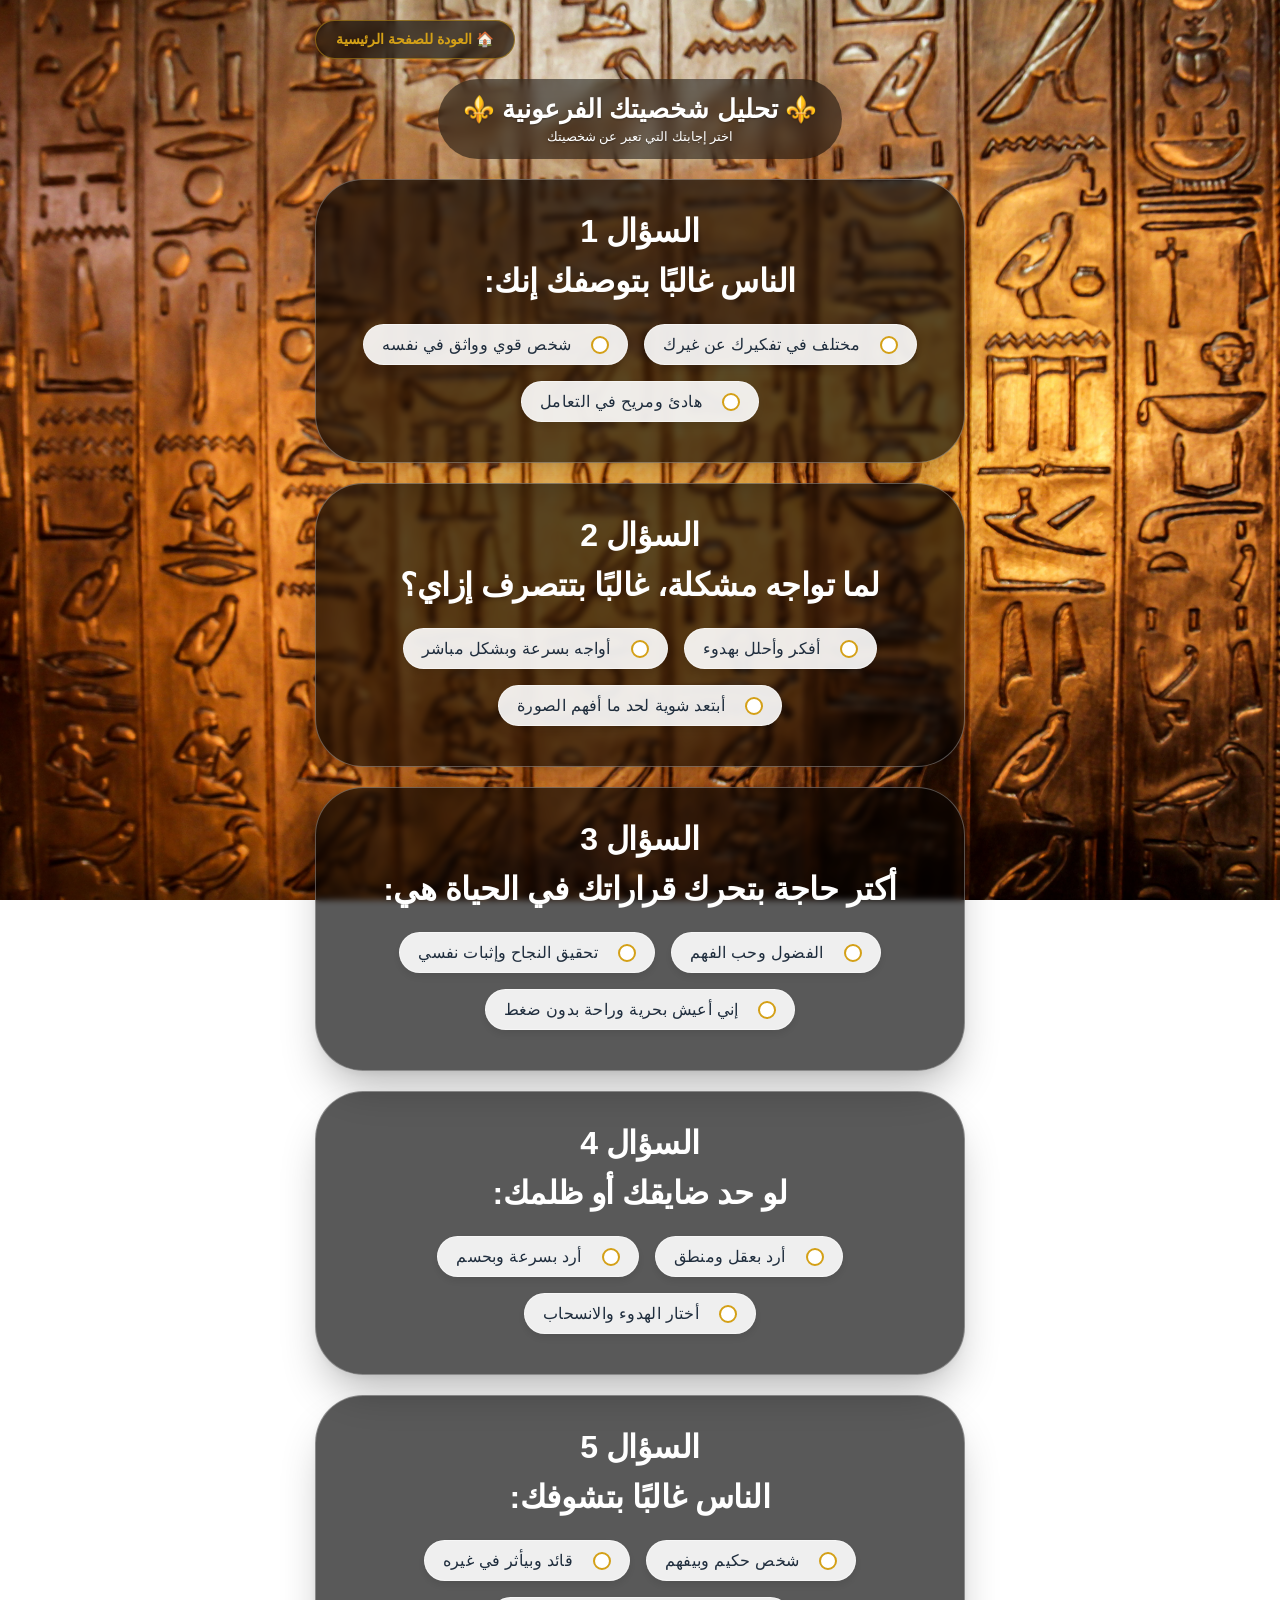
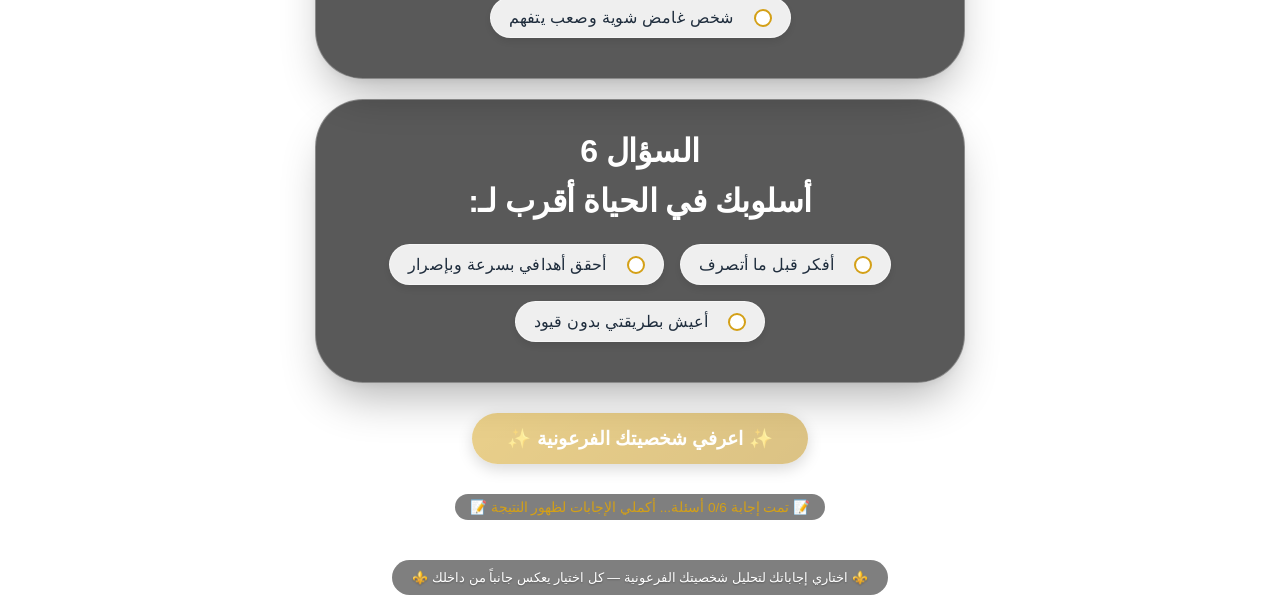
==== quiz.html @ 69eb9c25 "Add files via upload initial commit" ====
<!-- ============================================ -->
<!-- index.html - الصفحة الرئيسية للاختبار مع زر الرجوع -->
<!-- ============================================ -->
<!DOCTYPE html>
<html lang="ar" dir="rtl">

<head>
    <meta charset="UTF-8">
    <meta name="viewport" content="width=device-width, initial-scale=1.0, user-scalable=yes">
    <title>اختبار تحليل الشخصية الفرعونية</title>
    <link rel="stylesheet" href="style.css">
</head>

<body>

    <div class="container">
        <!-- زر الرجوع إلى landing page -->
        <div class="back-button-container">
            <button class="back-btn" id="backToLandingBtn">🏠 العودة للصفحة الرئيسية</button>
        </div>

        <header>
            <h1>⚜️ تحليل شخصيتك الفرعونية ⚜️</h1>
            <p>اختر إجابتك التي تعبر عن شخصيتك</p>
        </header>

        <!-- السؤال 1 -->
        <div class="card" data-q="1">
            <h1>السؤال 1</h1>
            <h1>الناس غالبًا بتوصفك إنك:</h1>
            <div class="radio-group">
                <label class="radio-option">
                    <input type="radio" name="q1" value="A">
                    <span class="radio-custom"></span>
                    <span class="radio-text">مختلف في تفكيرك عن غيرك</span>
                </label>
                <label class="radio-option">
                    <input type="radio" name="q1" value="B">
                    <span class="radio-custom"></span>
                    <span class="radio-text">شخص قوي وواثق في نفسه</span>
                </label>
                <label class="radio-option">
                    <input type="radio" name="q1" value="C">
                    <span class="radio-custom"></span>
                    <span class="radio-text">هادئ ومريح في التعامل</span>
                </label>
            </div>
        </div>

        <!-- السؤال 2 -->
        <div class="card" data-q="2">
            <h1>السؤال 2</h1>
            <h1>لما تواجه مشكلة، غالبًا بتتصرف إزاي؟</h1>
            <div class="radio-group">
                <label class="radio-option">
                    <input type="radio" name="q2" value="A">
                    <span class="radio-custom"></span>
                    <span class="radio-text">أفكر وأحلل بهدوء</span>
                </label>
                <label class="radio-option">
                    <input type="radio" name="q2" value="B">
                    <span class="radio-custom"></span>
                    <span class="radio-text">أواجه بسرعة وبشكل مباشر</span>
                </label>
                <label class="radio-option">
                    <input type="radio" name="q2" value="C">
                    <span class="radio-custom"></span>
                    <span class="radio-text">أبتعد شوية لحد ما أفهم الصورة</span>
                </label>
            </div>
        </div>

        <!-- السؤال 3 -->
        <div class="card" data-q="3">
            <h1>السؤال 3</h1>
            <h1>أكتر حاجة بتحرك قراراتك في الحياة هي:</h1>
            <div class="radio-group">
                <label class="radio-option">
                    <input type="radio" name="q3" value="A">
                    <span class="radio-custom"></span>
                    <span class="radio-text">الفضول وحب الفهم</span>
                </label>
                <label class="radio-option">
                    <input type="radio" name="q3" value="B">
                    <span class="radio-custom"></span>
                    <span class="radio-text">تحقيق النجاح وإثبات نفسي</span>
                </label>
                <label class="radio-option">
                    <input type="radio" name="q3" value="C">
                    <span class="radio-custom"></span>
                    <span class="radio-text">إني أعيش بحرية وراحة بدون ضغط</span>
                </label>
            </div>
        </div>

        <!-- السؤال 4 -->
        <div class="card" data-q="4">
            <h1>السؤال 4</h1>
            <h1>لو حد ضايقك أو ظلمك:</h1>
            <div class="radio-group">
                <label class="radio-option">
                    <input type="radio" name="q4" value="A">
                    <span class="radio-custom"></span>
                    <span class="radio-text">أرد بعقل ومنطق</span>
                </label>
                <label class="radio-option">
                    <input type="radio" name="q4" value="B">
                    <span class="radio-custom"></span>
                    <span class="radio-text">أرد بسرعة وبحسم</span>
                </label>
                <label class="radio-option">
                    <input type="radio" name="q4" value="C">
                    <span class="radio-custom"></span>
                    <span class="radio-text">أختار الهدوء والانسحاب</span>
                </label>
            </div>
        </div>

        <!-- السؤال 5 -->
        <div class="card" data-q="5">
            <h1>السؤال 5</h1>
            <h1>الناس غالبًا بتشوفك:</h1>
            <div class="radio-group">
                <label class="radio-option">
                    <input type="radio" name="q5" value="A">
                    <span class="radio-custom"></span>
                    <span class="radio-text">شخص حكيم وبيفهم</span>
                </label>
                <label class="radio-option">
                    <input type="radio" name="q5" value="B">
                    <span class="radio-custom"></span>
                    <span class="radio-text">قائد وبيأثر في غيره</span>
                </label>
                <label class="radio-option">
                    <input type="radio" name="q5" value="C">
                    <span class="radio-custom"></span>
                    <span class="radio-text">شخص غامض شوية وصعب يتفهم</span>
                </label>
            </div>
        </div>

        <!-- السؤال 6 -->
        <div class="card" data-q="6">
            <h1>السؤال 6</h1>
            <h1>أسلوبك في الحياة أقرب لـ:</h1>
            <div class="radio-group">
                <label class="radio-option">
                    <input type="radio" name="q6" value="A">
                    <span class="radio-custom"></span>
                    <span class="radio-text">أفكر قبل ما أتصرف</span>
                </label>
                <label class="radio-option">
                    <input type="radio" name="q6" value="B">
                    <span class="radio-custom"></span>
                    <span class="radio-text">أحقق أهدافي بسرعة وبإصرار</span>
                </label>
                <label class="radio-option">
                    <input type="radio" name="q6" value="C">
                    <span class="radio-custom"></span>
                    <span class="radio-text">أعيش بطريقتي بدون قيود</span>
                </label>
            </div>
        </div>

        <!-- زر عرض النتيجة -->
        <div class="result-button-container">
            <button class="show-result-btn" id="showResultBtn">✨ اعرفي شخصيتك الفرعونية ✨</button>
        </div>
        <div class="score-status" id="scoreStatus"></div>

        <footer>
            <p>⚜️ اختاري إجاباتك لتحليل شخصيتك الفرعونية — كل اختيار يعكس جانباً من داخلك ⚜️</p>
        </footer>
    </div>

    <script src="script.js"></script>
</body>

</html>
---- style.css ----
/* ------------------------------
   style.css
   أنماط وتنسيقات صفحة أزرار الراديو وتغيير الخلفية
------------------------------ */

/* إعادة ضبط واستيراد خطوط جميلة */
* {
    margin: 0;
    padding: 0;
    box-sizing: border-box;
}

body {
    font-family: 'Segoe UI', 'Tahoma', 'Geneva', 'Verdana', sans-serif;
    min-height: 100vh;
    display: flex;
    justify-content: center;
    align-items: center;
    transition: background-color 0.4s ease-in-out;
    padding: 20px;
    
    background-image: url('background.jpg');
    background-size: cover;
    background-position: center;
    background-attachment: fixed;
}

/* حاوية الكارد الرئيسي */
.container {
    max-width: 650px;
    width: 100%;
    margin: 0 auto;
    text-align: center;
}

/* البطاقة الجميلة */
.card {
    background: rgba(0, 0, 0, 0.65);
    backdrop-filter: blur(3px);
    border-radius: 48px;
    padding: 2rem 2rem;
    margin-bottom: 20px;
    box-shadow: 0 25px 45px -12px rgba(0, 0, 0, 0.3), 0 2px 8px rgba(0, 0, 0, 0.05);
    transition: transform 0.2s;
    border: 1px solid rgba(255, 255, 255, 0.3);
}

.card:hover {
    transform: scale(1.01);
}

.card h1 {
    font-size: 2rem;
    margin-bottom: 0.75rem;
    margin-top: 0;
    color: #ffffff;
    letter-spacing: -0.5px;
    font-weight: 700;
}

/* مجموعة أزرار الراديو */
.radio-group {
    display: flex;
    flex-direction: row;
    flex-wrap: wrap;
    justify-content: center;
    gap: 1rem;
    margin: 1.5rem 0 0.5rem;
}

/* تنسيق كل خيار على حدة */
.radio-option {
    display: flex;
    align-items: center;
    gap: 10px;
    background: rgba(255, 255, 255, 0.9);
    padding: 10px 18px;
    border-radius: 60px;
    cursor: pointer;
    transition: all 0.2s ease;
    box-shadow: 0 4px 10px rgba(0, 0, 0, 0.1);
    border: 1px solid rgba(255, 255, 255, 0.5);
    font-weight: 500;
}

.radio-option:hover {
    background: #ffffff;
    box-shadow: 0 8px 20px rgba(0, 0, 0, 0.15);
    transform: translateY(-2px);
    border-color: #cbd5e1;
}

/* تنسيق أزرار الراديو */
.radio-option input[type="radio"] {
    appearance: none;
    -webkit-appearance: none;
    width: 18px;
    height: 18px;
    border: 2px solid #d4a017;
    border-radius: 50%;
    margin: 0;
    cursor: pointer;
    transition: all 0.2s;
    background-color: white;
}

/* تخصيص الدائرة الداخلية عند الاختيار */
.radio-option input[type="radio"]:checked {
    border-color: #d4a017;
    background-color: #d4a017;
    box-shadow: inset 0 0 0 3px white;
}

.radio-text {
    font-size: 1rem;
    color: #1f2d3d;
    letter-spacing: 0.3px;
}

/* زر النتيجة */
.result-button-container {
    text-align: center;
    margin: 30px 0 20px;
}

.show-result-btn {
    background: linear-gradient(135deg, #d4a017, #b8860b);
    color: white;
    border: none;
    padding: 14px 35px;
    font-size: 1.2rem;
    font-weight: bold;
    border-radius: 50px;
    cursor: pointer;
    transition: all 0.3s ease;
    box-shadow: 0 5px 15px rgba(0, 0, 0, 0.3);
    font-family: inherit;
}

.show-result-btn:hover {
    transform: translateY(-3px);
    box-shadow: 0 8px 25px rgba(0, 0, 0, 0.4);
    background: linear-gradient(135deg, #e6b422, #c4940a);
}

.show-result-btn:disabled {
    opacity: 0.5;
    transform: none;
    cursor: not-allowed;
}

.score-status {
    text-align: center;
    margin-top: 10px;
    font-size: 0.85rem;
    color: #d4a017;
    background: rgba(0,0,0,0.5);
    display: inline-block;
    padding: 5px 15px;
    border-radius: 50px;
    margin-bottom: 20px;
}

/* تذييل أنيق */
footer {
    margin-top: 20px;
    margin-bottom: 0;
    font-size: 0.8rem;
    color: #ffffff;
    text-shadow: 0 1px 2px rgba(0,0,0,0.3);
    background: rgba(0, 0, 0, 0.5);
    backdrop-filter: blur(8px);
    padding: 10px 20px;
    border-radius: 60px;
    display: inline-block;
    width: auto;
}

footer p {
    margin: 0;
}

header {
    margin-top: 0;
    margin-bottom: 20px;
    font-size: 0.8rem;
    color: #ffffff;
    text-shadow: 0 1px 2px rgba(0,0,0,0.3);
    background: rgba(0, 0, 0, 0.5);
    backdrop-filter: blur(8px);
    padding: 15px 25px;
    border-radius: 60px;
    display: inline-block;
    width: auto;
}

header h1 {
    margin: 0;
    font-size: 1.6rem;
}

header p {
    margin: 5px 0 0 0;
}

/* responsive */
@media (max-width: 550px) {
    .card {
        padding: 1.5rem 1.2rem;
    }
    
    .radio-group {
        gap: 0.8rem;
        flex-direction: column;
        align-items: stretch;
    }
    
    .radio-option {
        justify-content: center;
    }
    
    .card h1 {
        font-size: 1.4rem;
    }
    
    header h1 {
        font-size: 1.3rem;
    }
}

html, body {
    margin: 30;
    padding: 30;
    overflow-x: hidden;
}
/* إضافة أنماط زر الرجوع إلى ملف style.css (أضيفي هذا الكود في نهاية الملف) */

/* زر الرجوع إلى الصفحة الرئيسية */
.back-button-container {
    text-align: left;
    margin-bottom: 20px;
}

.back-btn {
    background: rgba(0, 0, 0, 0.6);
    backdrop-filter: blur(8px);
    border: 1px solid rgba(212, 160, 23, 0.5);
    color: #d4a017;
    padding: 10px 20px;
    font-size: 0.9rem;
    font-weight: bold;
    border-radius: 50px;
    cursor: pointer;
    transition: all 0.3s ease;
    font-family: inherit;
    display: inline-flex;
    align-items: center;
    gap: 8px;
}

.back-btn:hover {
    background: rgba(212, 160, 23, 0.2);
    transform: translateX(-5px);
    border-color: #d4a017;
}

/* responsive للجوال */
@media (max-width: 550px) {
    .back-btn {
        padding: 8px 15px;
        font-size: 0.8rem;
    }
}
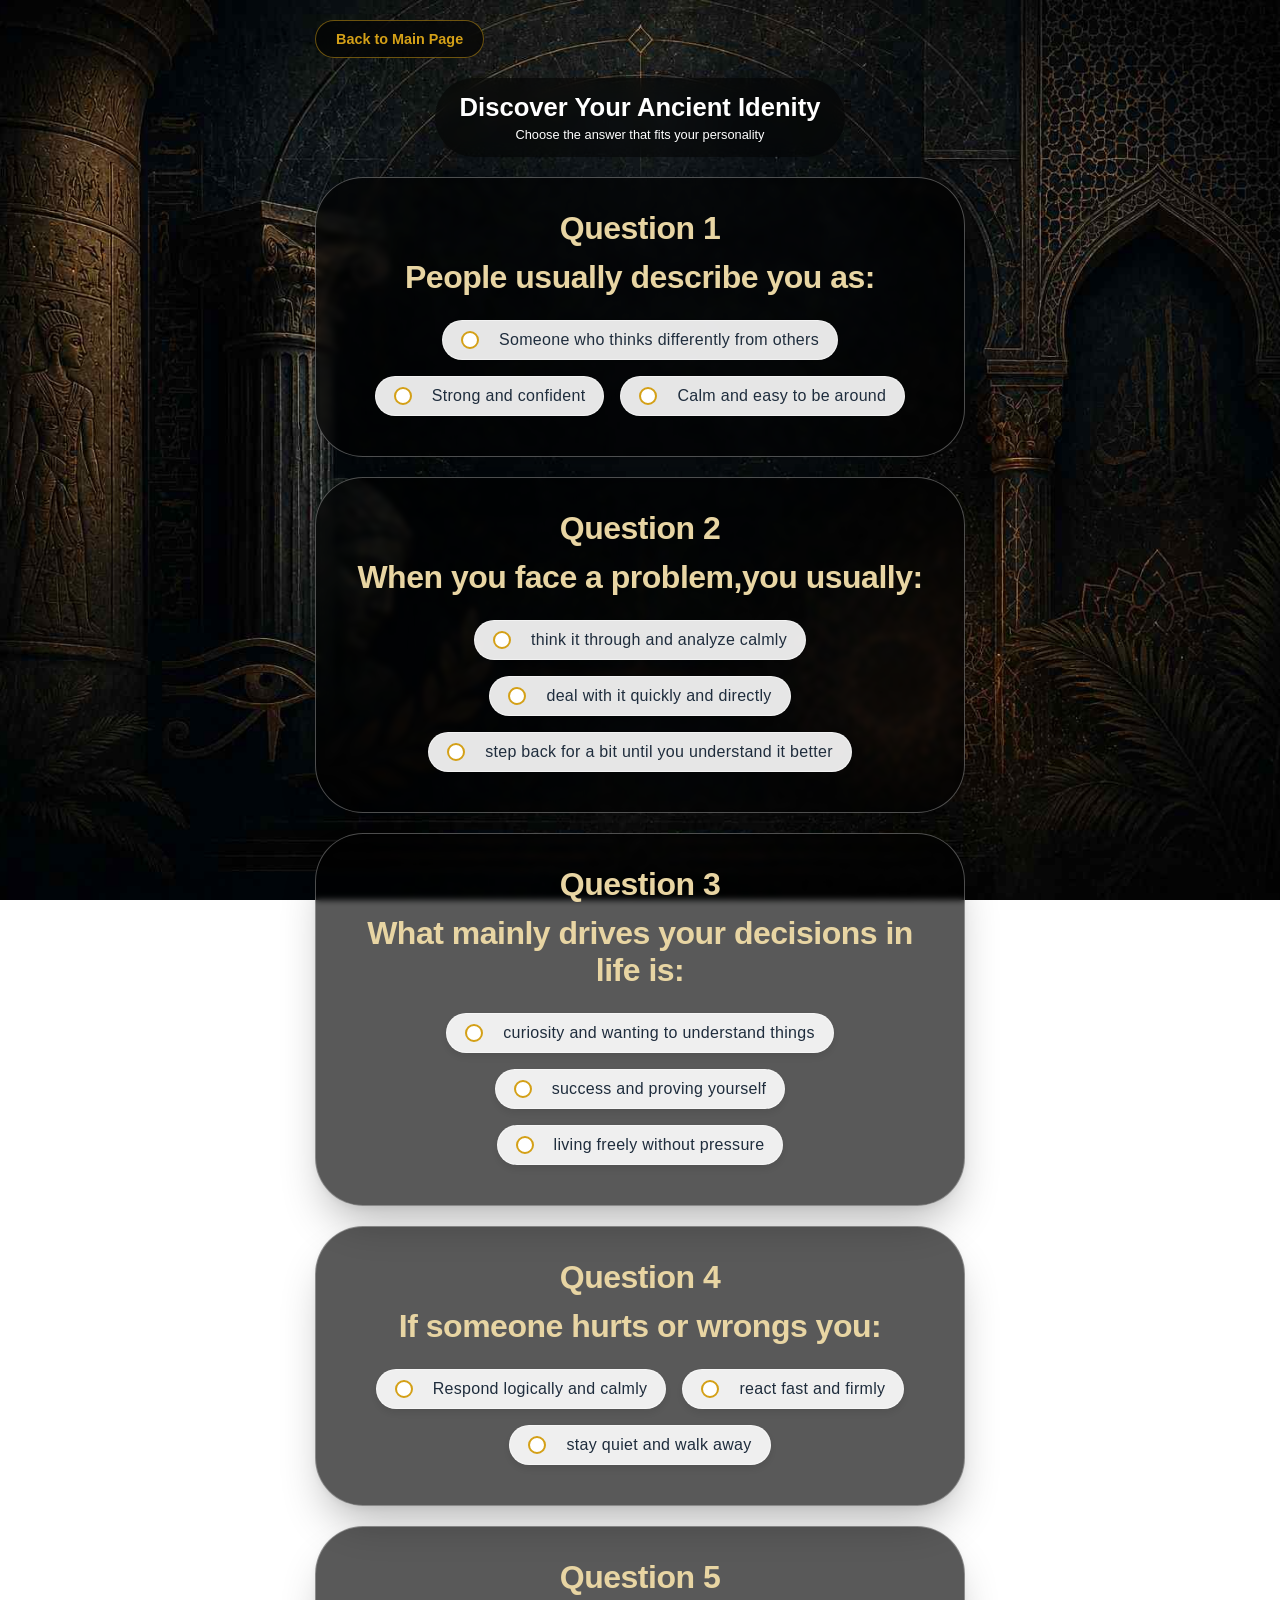
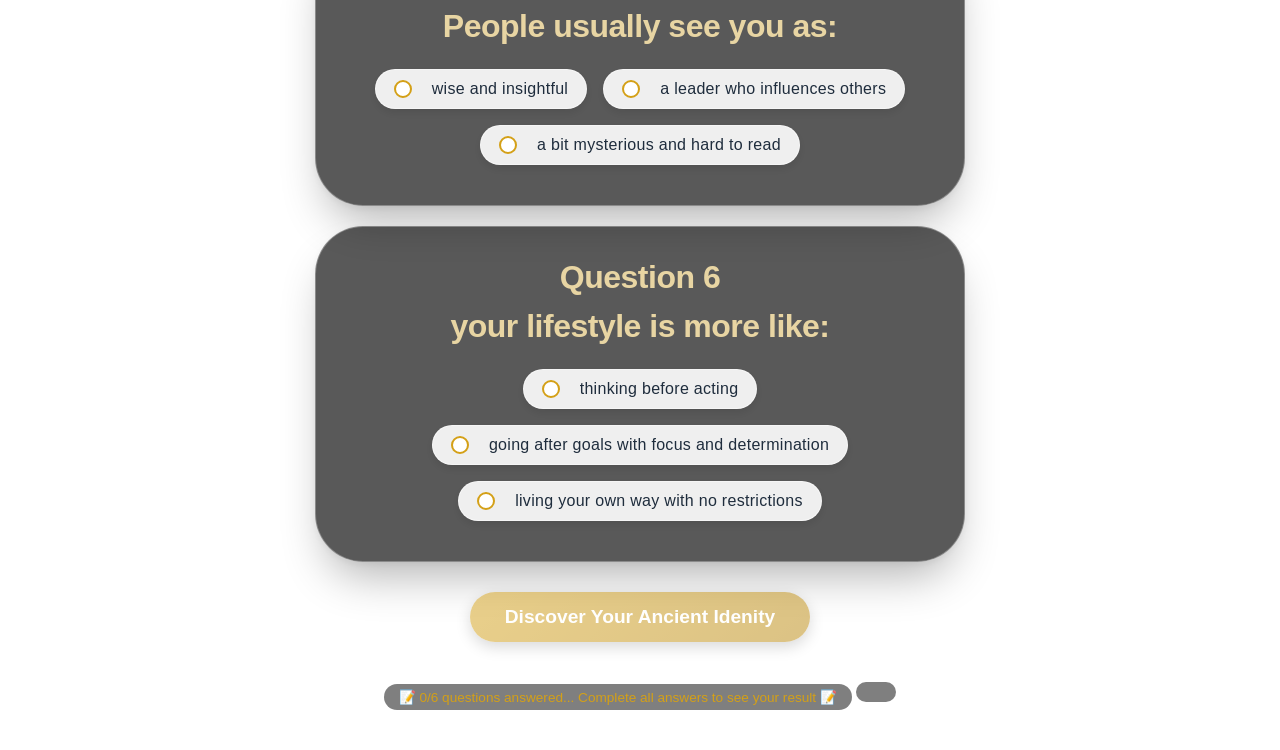
==== commit acaea8cc: "Add files via upload final product" ====
--- a/quiz.html
+++ b/quiz.html
@@ -2,12 +2,12 @@
 <!-- index.html - الصفحة الرئيسية للاختبار مع زر الرجوع -->
 <!-- ============================================ -->
 <!DOCTYPE html>
-<html lang="ar" dir="rtl">
+<html lang="en" dir="ltr">
 
 <head>
     <meta charset="UTF-8">
     <meta name="viewport" content="width=device-width, initial-scale=1.0, user-scalable=yes">
-    <title>اختبار تحليل الشخصية الفرعونية</title>
+    <title>اDiscover Your Ancient Idenity</title>
     <link rel="stylesheet" href="style.css">
 </head>
 
@@ -16,160 +16,160 @@
     <div class="container">
         <!-- زر الرجوع إلى landing page -->
         <div class="back-button-container">
-            <button class="back-btn" id="backToLandingBtn">🏠 العودة للصفحة الرئيسية</button>
+            <button class="back-btn" id="backToLandingBtn">Back to Main Page</button>
         </div>
 
         <header>
-            <h1>⚜️ تحليل شخصيتك الفرعونية ⚜️</h1>
-            <p>اختر إجابتك التي تعبر عن شخصيتك</p>
+            <h1>Discover Your Ancient Idenity</h1>
+            <p>Choose the answer that fits your personality</p>
         </header>
 
         <!-- السؤال 1 -->
         <div class="card" data-q="1">
-            <h1>السؤال 1</h1>
-            <h1>الناس غالبًا بتوصفك إنك:</h1>
+            <h1>Question 1</h1>
+            <h1>People usually describe you as:</h1>
             <div class="radio-group">
                 <label class="radio-option">
                     <input type="radio" name="q1" value="A">
                     <span class="radio-custom"></span>
-                    <span class="radio-text">مختلف في تفكيرك عن غيرك</span>
+                    <span class="radio-text">Someone who thinks differently from others</span>
                 </label>
                 <label class="radio-option">
                     <input type="radio" name="q1" value="B">
                     <span class="radio-custom"></span>
-                    <span class="radio-text">شخص قوي وواثق في نفسه</span>
+                    <span class="radio-text">Strong and confident</span>
                 </label>
                 <label class="radio-option">
                     <input type="radio" name="q1" value="C">
                     <span class="radio-custom"></span>
-                    <span class="radio-text">هادئ ومريح في التعامل</span>
+                    <span class="radio-text">Calm and easy to be around</span>
                 </label>
             </div>
         </div>
 
         <!-- السؤال 2 -->
         <div class="card" data-q="2">
-            <h1>السؤال 2</h1>
-            <h1>لما تواجه مشكلة، غالبًا بتتصرف إزاي؟</h1>
+            <h1>Question 2</h1>
+            <h1>When you face a problem,you usually:</h1>
             <div class="radio-group">
                 <label class="radio-option">
                     <input type="radio" name="q2" value="A">
                     <span class="radio-custom"></span>
-                    <span class="radio-text">أفكر وأحلل بهدوء</span>
+                    <span class="radio-text">think it through and analyze calmly</span>
                 </label>
                 <label class="radio-option">
                     <input type="radio" name="q2" value="B">
                     <span class="radio-custom"></span>
-                    <span class="radio-text">أواجه بسرعة وبشكل مباشر</span>
+                    <span class="radio-text">deal with it quickly and directly</span>
                 </label>
                 <label class="radio-option">
                     <input type="radio" name="q2" value="C">
                     <span class="radio-custom"></span>
-                    <span class="radio-text">أبتعد شوية لحد ما أفهم الصورة</span>
+                    <span class="radio-text">step back for a bit until you understand it better</span>
                 </label>
             </div>
         </div>
 
         <!-- السؤال 3 -->
         <div class="card" data-q="3">
-            <h1>السؤال 3</h1>
-            <h1>أكتر حاجة بتحرك قراراتك في الحياة هي:</h1>
+            <h1>Question 3</h1>
+            <h1>What mainly drives your decisions in life is:</h1>
             <div class="radio-group">
                 <label class="radio-option">
                     <input type="radio" name="q3" value="A">
                     <span class="radio-custom"></span>
-                    <span class="radio-text">الفضول وحب الفهم</span>
+                    <span class="radio-text">curiosity and wanting to understand things</span>
                 </label>
                 <label class="radio-option">
                     <input type="radio" name="q3" value="B">
                     <span class="radio-custom"></span>
-                    <span class="radio-text">تحقيق النجاح وإثبات نفسي</span>
+                    <span class="radio-text">success and proving yourself</span>
                 </label>
                 <label class="radio-option">
                     <input type="radio" name="q3" value="C">
                     <span class="radio-custom"></span>
-                    <span class="radio-text">إني أعيش بحرية وراحة بدون ضغط</span>
+                    <span class="radio-text">living freely without pressure</span>
                 </label>
             </div>
         </div>
 
         <!-- السؤال 4 -->
         <div class="card" data-q="4">
-            <h1>السؤال 4</h1>
-            <h1>لو حد ضايقك أو ظلمك:</h1>
+            <h1>Question 4</h1>
+            <h1>If someone hurts or wrongs you:</h1>
             <div class="radio-group">
                 <label class="radio-option">
                     <input type="radio" name="q4" value="A">
                     <span class="radio-custom"></span>
-                    <span class="radio-text">أرد بعقل ومنطق</span>
+                    <span class="radio-text">Respond logically and calmly</span>
                 </label>
                 <label class="radio-option">
                     <input type="radio" name="q4" value="B">
                     <span class="radio-custom"></span>
-                    <span class="radio-text">أرد بسرعة وبحسم</span>
+                    <span class="radio-text">react fast and firmly</span>
                 </label>
                 <label class="radio-option">
                     <input type="radio" name="q4" value="C">
                     <span class="radio-custom"></span>
-                    <span class="radio-text">أختار الهدوء والانسحاب</span>
+                    <span class="radio-text">stay quiet and walk away</span>
                 </label>
             </div>
         </div>
 
         <!-- السؤال 5 -->
         <div class="card" data-q="5">
-            <h1>السؤال 5</h1>
-            <h1>الناس غالبًا بتشوفك:</h1>
+            <h1>Question 5</h1>
+            <h1>People usually see you as:</h1>
             <div class="radio-group">
                 <label class="radio-option">
                     <input type="radio" name="q5" value="A">
                     <span class="radio-custom"></span>
-                    <span class="radio-text">شخص حكيم وبيفهم</span>
+                    <span class="radio-text">wise and insightful</span>
                 </label>
                 <label class="radio-option">
                     <input type="radio" name="q5" value="B">
                     <span class="radio-custom"></span>
-                    <span class="radio-text">قائد وبيأثر في غيره</span>
+                    <span class="radio-text">a leader who influences others</span>
                 </label>
                 <label class="radio-option">
                     <input type="radio" name="q5" value="C">
                     <span class="radio-custom"></span>
-                    <span class="radio-text">شخص غامض شوية وصعب يتفهم</span>
+                    <span class="radio-text">a bit mysterious and hard to read</span>
                 </label>
             </div>
         </div>
 
         <!-- السؤال 6 -->
         <div class="card" data-q="6">
-            <h1>السؤال 6</h1>
-            <h1>أسلوبك في الحياة أقرب لـ:</h1>
+            <h1>Question 6</h1>
+            <h1>your lifestyle is more like:</h1>
             <div class="radio-group">
                 <label class="radio-option">
                     <input type="radio" name="q6" value="A">
                     <span class="radio-custom"></span>
-                    <span class="radio-text">أفكر قبل ما أتصرف</span>
+                    <span class="radio-text">thinking before acting</span>
                 </label>
                 <label class="radio-option">
                     <input type="radio" name="q6" value="B">
                     <span class="radio-custom"></span>
-                    <span class="radio-text">أحقق أهدافي بسرعة وبإصرار</span>
+                    <span class="radio-text">going after goals with focus and determination</span>
                 </label>
                 <label class="radio-option">
                     <input type="radio" name="q6" value="C">
                     <span class="radio-custom"></span>
-                    <span class="radio-text">أعيش بطريقتي بدون قيود</span>
+                    <span class="radio-text">living your own way with no restrictions</span>
                 </label>
             </div>
         </div>
 
         <!-- زر عرض النتيجة -->
         <div class="result-button-container">
-            <button class="show-result-btn" id="showResultBtn">✨ اعرفي شخصيتك الفرعونية ✨</button>
+            <button class="show-result-btn" id="showResultBtn">Discover Your Ancient Idenity</button>
         </div>
         <div class="score-status" id="scoreStatus"></div>
 
         <footer>
-            <p>⚜️ اختاري إجاباتك لتحليل شخصيتك الفرعونية — كل اختيار يعكس جانباً من داخلك ⚜️</p>
+            <!-- <p>⚜️ اختاري إجاباتك لتحليل شخصيتك الفرعونية — كل اختيار يعكس جانباً من داخلك ⚜️</p> -->
         </footer>
     </div>
 
--- a/style.css
+++ b/style.css
@@ -53,7 +53,7 @@
     font-size: 2rem;
     margin-bottom: 0.75rem;
     margin-top: 0;
-    color: #ffffff;
+    color: #e8d5a3;
     letter-spacing: -0.5px;
     font-weight: 700;
 }
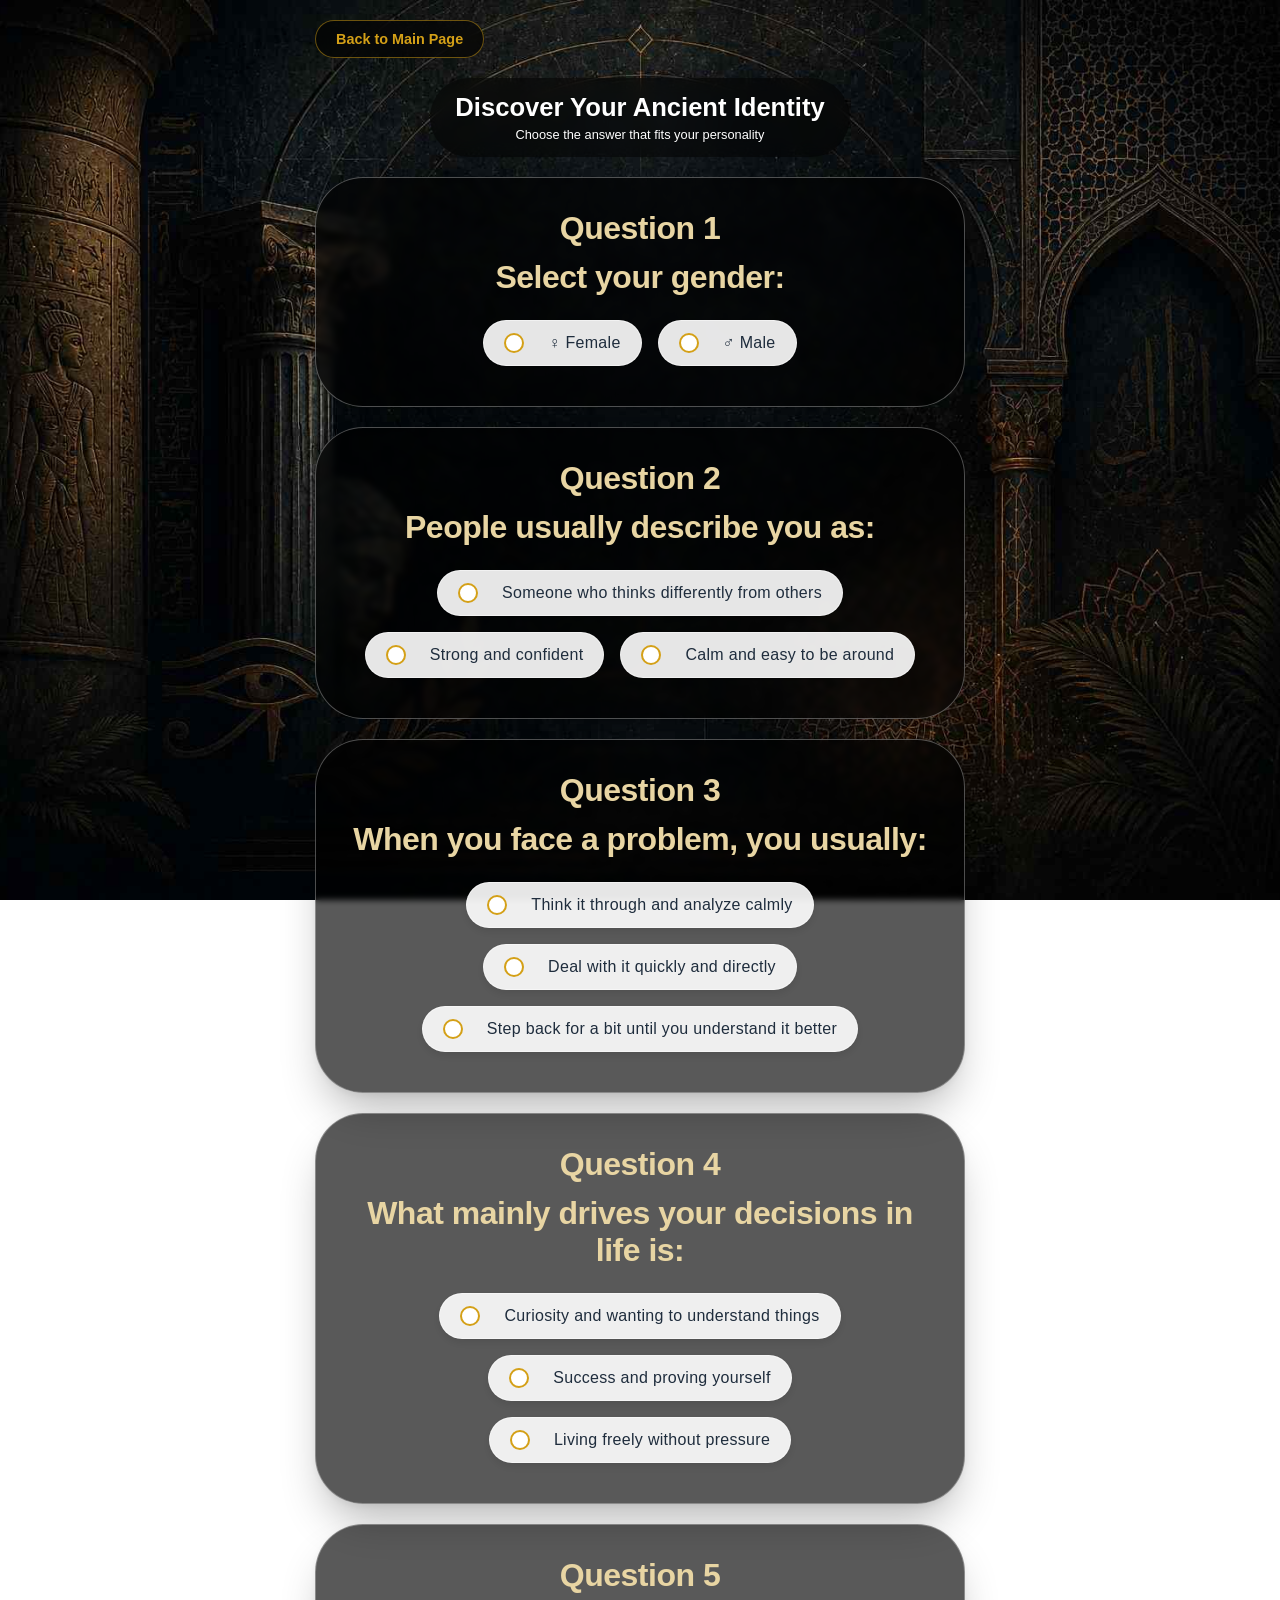
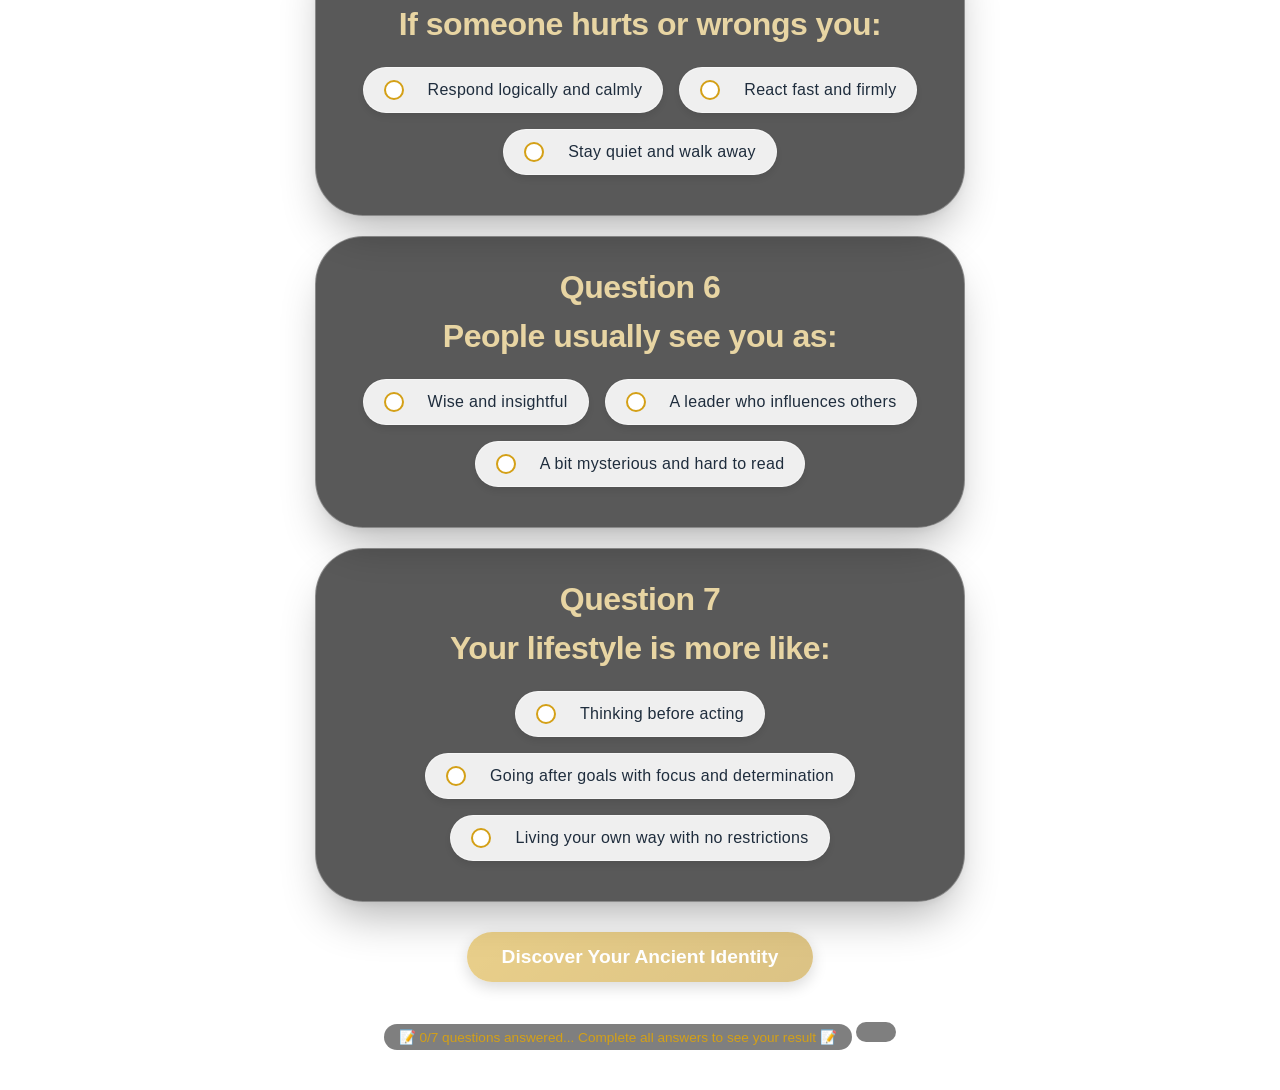
==== commit 52dfcde5: "Add files via upload" ====
--- a/quiz.html
+++ b/quiz.html
@@ -7,7 +7,7 @@
 <head>
     <meta charset="UTF-8">
     <meta name="viewport" content="width=device-width, initial-scale=1.0, user-scalable=yes">
-    <title>اDiscover Your Ancient Idenity</title>
+    <title>Discover Your Ancient Identity</title>
     <link rel="stylesheet" href="style.css">
 </head>
 
@@ -20,13 +20,31 @@
         </div>
 
         <header>
-            <h1>Discover Your Ancient Idenity</h1>
+            <h1>Discover Your Ancient Identity</h1>
             <p>Choose the answer that fits your personality</p>
         </header>
 
-        <!-- السؤال 1 -->
+        <!-- Gender Selection Question -->
+        <div class="card" data-q="gender">
+            <h1>Question 1</h1>
+            <h1>Select your gender:</h1>
+            <div class="radio-group">
+                <label class="radio-option">
+                    <input type="radio" name="gender" value="female">
+                    <span class="radio-custom"></span>
+                    <span class="radio-text">♀ Female</span>
+                </label>
+                <label class="radio-option">
+                    <input type="radio" name="gender" value="male">
+                    <span class="radio-custom"></span>
+                    <span class="radio-text">♂ Male</span>
+                </label>
+            </div>
+        </div>
+
+        <!-- السؤال 1 (original) -->
         <div class="card" data-q="1">
-            <h1>Question 1</h1>
+            <h1>Question 2</h1>
             <h1>People usually describe you as:</h1>
             <div class="radio-group">
                 <label class="radio-option">
@@ -49,53 +67,53 @@
 
         <!-- السؤال 2 -->
         <div class="card" data-q="2">
-            <h1>Question 2</h1>
-            <h1>When you face a problem,you usually:</h1>
+            <h1>Question 3</h1>
+            <h1>When you face a problem, you usually:</h1>
             <div class="radio-group">
                 <label class="radio-option">
                     <input type="radio" name="q2" value="A">
                     <span class="radio-custom"></span>
-                    <span class="radio-text">think it through and analyze calmly</span>
+                    <span class="radio-text">Think it through and analyze calmly</span>
                 </label>
                 <label class="radio-option">
                     <input type="radio" name="q2" value="B">
                     <span class="radio-custom"></span>
-                    <span class="radio-text">deal with it quickly and directly</span>
+                    <span class="radio-text">Deal with it quickly and directly</span>
                 </label>
                 <label class="radio-option">
                     <input type="radio" name="q2" value="C">
                     <span class="radio-custom"></span>
-                    <span class="radio-text">step back for a bit until you understand it better</span>
+                    <span class="radio-text">Step back for a bit until you understand it better</span>
                 </label>
             </div>
         </div>
 
         <!-- السؤال 3 -->
         <div class="card" data-q="3">
-            <h1>Question 3</h1>
+            <h1>Question 4</h1>
             <h1>What mainly drives your decisions in life is:</h1>
             <div class="radio-group">
                 <label class="radio-option">
                     <input type="radio" name="q3" value="A">
                     <span class="radio-custom"></span>
-                    <span class="radio-text">curiosity and wanting to understand things</span>
+                    <span class="radio-text">Curiosity and wanting to understand things</span>
                 </label>
                 <label class="radio-option">
                     <input type="radio" name="q3" value="B">
                     <span class="radio-custom"></span>
-                    <span class="radio-text">success and proving yourself</span>
+                    <span class="radio-text">Success and proving yourself</span>
                 </label>
                 <label class="radio-option">
                     <input type="radio" name="q3" value="C">
                     <span class="radio-custom"></span>
-                    <span class="radio-text">living freely without pressure</span>
+                    <span class="radio-text">Living freely without pressure</span>
                 </label>
             </div>
         </div>
 
         <!-- السؤال 4 -->
         <div class="card" data-q="4">
-            <h1>Question 4</h1>
+            <h1>Question 5</h1>
             <h1>If someone hurts or wrongs you:</h1>
             <div class="radio-group">
                 <label class="radio-option">
@@ -106,65 +124,65 @@
                 <label class="radio-option">
                     <input type="radio" name="q4" value="B">
                     <span class="radio-custom"></span>
-                    <span class="radio-text">react fast and firmly</span>
+                    <span class="radio-text">React fast and firmly</span>
                 </label>
                 <label class="radio-option">
                     <input type="radio" name="q4" value="C">
                     <span class="radio-custom"></span>
-                    <span class="radio-text">stay quiet and walk away</span>
+                    <span class="radio-text">Stay quiet and walk away</span>
                 </label>
             </div>
         </div>
 
         <!-- السؤال 5 -->
         <div class="card" data-q="5">
-            <h1>Question 5</h1>
+            <h1>Question 6</h1>
             <h1>People usually see you as:</h1>
             <div class="radio-group">
                 <label class="radio-option">
                     <input type="radio" name="q5" value="A">
                     <span class="radio-custom"></span>
-                    <span class="radio-text">wise and insightful</span>
+                    <span class="radio-text">Wise and insightful</span>
                 </label>
                 <label class="radio-option">
                     <input type="radio" name="q5" value="B">
                     <span class="radio-custom"></span>
-                    <span class="radio-text">a leader who influences others</span>
+                    <span class="radio-text">A leader who influences others</span>
                 </label>
                 <label class="radio-option">
                     <input type="radio" name="q5" value="C">
                     <span class="radio-custom"></span>
-                    <span class="radio-text">a bit mysterious and hard to read</span>
+                    <span class="radio-text">A bit mysterious and hard to read</span>
                 </label>
             </div>
         </div>
 
         <!-- السؤال 6 -->
         <div class="card" data-q="6">
-            <h1>Question 6</h1>
-            <h1>your lifestyle is more like:</h1>
+            <h1>Question 7</h1>
+            <h1>Your lifestyle is more like:</h1>
             <div class="radio-group">
                 <label class="radio-option">
                     <input type="radio" name="q6" value="A">
                     <span class="radio-custom"></span>
-                    <span class="radio-text">thinking before acting</span>
+                    <span class="radio-text">Thinking before acting</span>
                 </label>
                 <label class="radio-option">
                     <input type="radio" name="q6" value="B">
                     <span class="radio-custom"></span>
-                    <span class="radio-text">going after goals with focus and determination</span>
+                    <span class="radio-text">Going after goals with focus and determination</span>
                 </label>
                 <label class="radio-option">
                     <input type="radio" name="q6" value="C">
                     <span class="radio-custom"></span>
-                    <span class="radio-text">living your own way with no restrictions</span>
+                    <span class="radio-text">Living your own way with no restrictions</span>
                 </label>
             </div>
         </div>
 
         <!-- زر عرض النتيجة -->
         <div class="result-button-container">
-            <button class="show-result-btn" id="showResultBtn">Discover Your Ancient Idenity</button>
+            <button class="show-result-btn" id="showResultBtn">Discover Your Ancient Identity</button>
         </div>
         <div class="score-status" id="scoreStatus"></div>
 
--- a/style.css
+++ b/style.css
@@ -69,19 +69,21 @@
 }
 
 /* تنسيق كل خيار على حدة */
+/* تنسيق كل خيار على حدة */
 .radio-option {
     display: flex;
     align-items: center;
-    gap: 10px;
+    gap: 12px;
     background: rgba(255, 255, 255, 0.9);
-    padding: 10px 18px;
+    padding: 12px 20px;
     border-radius: 60px;
     cursor: pointer;
-    transition: all 0.2s ease;
+    transition: all 0.3s ease;
     box-shadow: 0 4px 10px rgba(0, 0, 0, 0.1);
     border: 1px solid rgba(255, 255, 255, 0.5);
     font-weight: 500;
 }
+
 
 .radio-option:hover {
     background: #ffffff;
@@ -94,14 +96,19 @@
 .radio-option input[type="radio"] {
     appearance: none;
     -webkit-appearance: none;
-    width: 18px;
-    height: 18px;
+    width: 20px;
+    height: 20px;
+    min-width: 20px;
+    min-height: 20px;
+    max-width: 20px;
+    max-height: 20px;
     border: 2px solid #d4a017;
     border-radius: 50%;
     margin: 0;
     cursor: pointer;
-    transition: all 0.2s;
+    transition: all 0.2s ease;
     background-color: white;
+    flex-shrink: 0;
 }
 
 /* تخصيص الدائرة الداخلية عند الاختيار */
@@ -110,6 +117,21 @@
     background-color: #d4a017;
     box-shadow: inset 0 0 0 3px white;
 }
+/* Entire Option Turns Golden When Selected */
+.radio-option:has(input[type="radio"]:checked) {
+    background: linear-gradient(135deg, #d4a017, #b8860b);
+    border-color: #d4a017;
+}
+
+.radio-option:has(input[type="radio"]:checked) .radio-text {
+    color: white;
+}
+
+.radio-option:has(input[type="radio"]:checked) input[type="radio"] {
+    border-color: white;
+    background-color: white;
+    box-shadow: inset 0 0 0 3px #d4a017;
+}
 
 .radio-text {
     font-size: 1rem;
@@ -120,7 +142,7 @@
 /* زر النتيجة */
 .result-button-container {
     text-align: center;
-    margin: 30px 0 20px;
+    margin: 30px 0 20px ;
 }
 
 .show-result-btn {
@@ -216,7 +238,8 @@
     }
     
     .radio-option {
-        justify-content: center;
+        justify-content: flex-start;
+        padding: 12px 16px;
     }
     
     .card h1 {
@@ -225,6 +248,35 @@
     
     header h1 {
         font-size: 1.3rem;
+    }
+    
+    .back-btn {
+        padding: 8px 15px;
+        font-size: 0.8rem;
+    }
+    
+    .show-result-btn {
+        padding: 10px 25px;
+        font-size: 1rem;
+    }
+    
+    /* سؤال الجنس في الجوال */
+    .card[data-q="gender"] .radio-group {
+        flex-direction: column;
+        gap: 12px;
+    }
+    
+    .card[data-q="gender"] .radio-option {
+        min-width: auto;
+        justify-content: center;
+    }
+    
+    /* جميع أزرار الراديو تحافظ على حجم ثابت في الجوال */
+    .radio-option input[type="radio"] {
+        width: 20px !important;
+        height: 20px !important;
+        min-width: 20px !important;
+        min-height: 20px !important;
     }
 }
 
